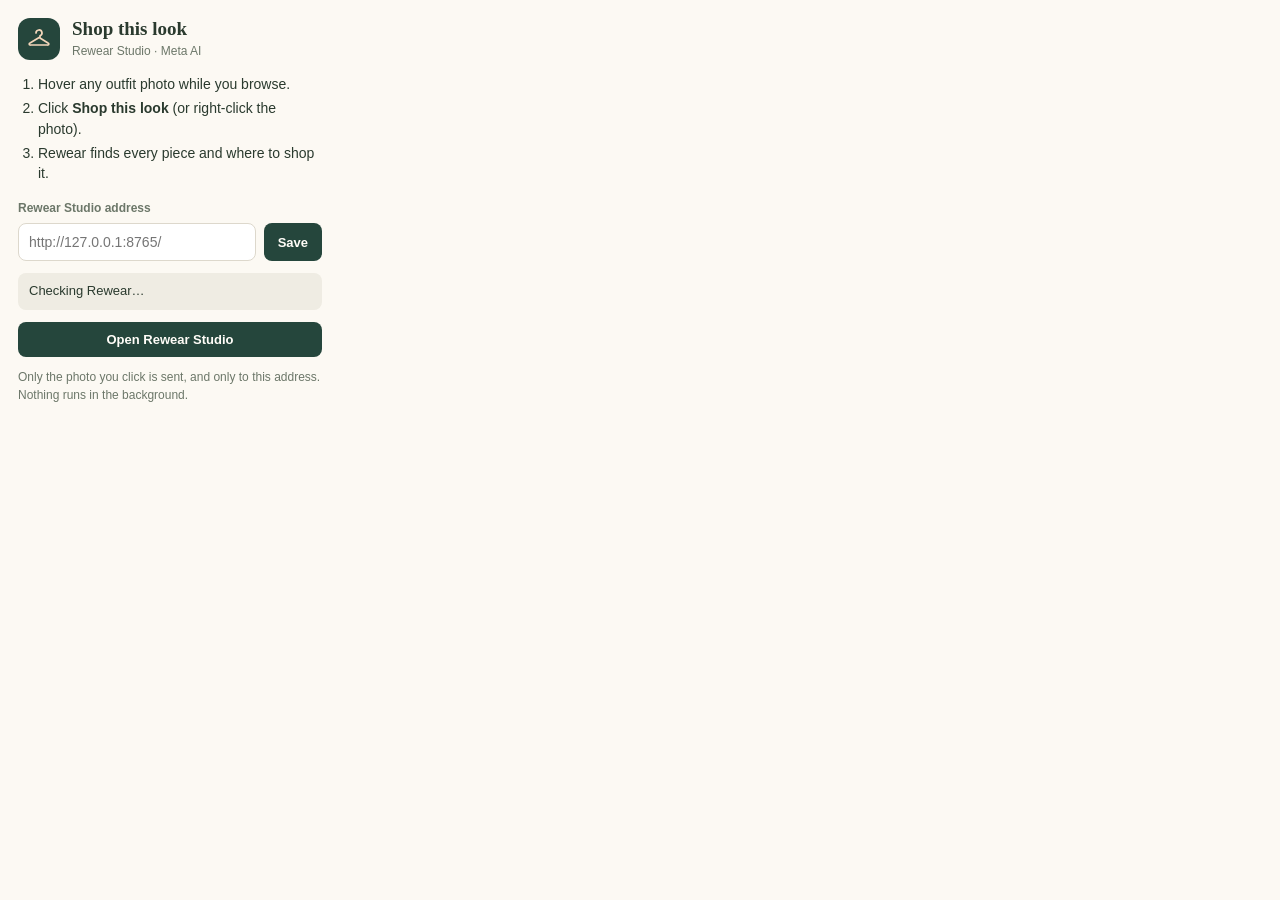
==== extension/popup.html @ c9df0038 "Rewear Studio: Meta Global AI Developer Hackathon 2026 submission Snap or import an outfit photo; Me" ====
<!doctype html>
<html lang="en">
<head>
  <meta charset="utf-8">
  <title>Rewear — Shop this look</title>
  <link rel="stylesheet" href="popup.css">
</head>
<body>
  <header>
    <span class="mark"><svg viewBox="0 0 24 24" aria-hidden="true"><path d="M9 6a3 3 0 1 1 4 2.8V11l8 5a1 1 0 0 1-.5 2H3.5a1 1 0 0 1-.5-2l10-6"/></svg></span>
    <div>
      <h1>Shop this look</h1>
      <p>Rewear Studio · Meta AI</p>
    </div>
  </header>
  <ol class="steps">
    <li>Hover any outfit photo while you browse.</li>
    <li>Click <strong>Shop this look</strong> (or right-click the photo).</li>
    <li>Rewear finds every piece and where to shop it.</li>
  </ol>
  <form id="settings">
    <label for="url">Rewear Studio address</label>
    <div class="row">
      <input id="url" type="url" required spellcheck="false" placeholder="http://127.0.0.1:8765/">
      <button type="submit">Save</button>
    </div>
  </form>
  <p class="status" id="status" role="status">Checking Rewear…</p>
  <button class="open" id="open" type="button">Open Rewear Studio</button>
  <p class="privacy">Only the photo you click is sent, and only to this address. Nothing runs in the background.</p>
  <script src="popup.js"></script>
</body>
</html>
---- extension/popup.css ----
:root {
  color-scheme: light;
  --forest: #25463c;
  --paper: #fcf9f3;
  --ink: #2a3a2e;
  --muted: #6c7769;
  --line: #ddd8cc;
  --gold: #c4956a;
}

* { box-sizing: border-box; }

body {
  width: 340px;
  margin: 0;
  padding: 18px;
  background: var(--paper);
  color: var(--ink);
  font: 14px/1.45 -apple-system, BlinkMacSystemFont, "Avenir Next", "Segoe UI", sans-serif;
}

header { display: flex; gap: 12px; align-items: center; margin-bottom: 14px; }
.mark { display: grid; place-items: center; width: 42px; height: 42px; border-radius: 12px; background: var(--forest); }
.mark svg { width: 24px; height: 24px; fill: none; stroke: #f3d6ba; stroke-width: 1.7; stroke-linecap: round; stroke-linejoin: round; }
h1 { margin: 0; font: 600 19px/1.2 "Iowan Old Style", Palatino, Georgia, serif; }
header p { margin: 2px 0 0; color: var(--muted); font-size: 12px; }

.steps { margin: 0 0 16px; padding-left: 20px; }
.steps li { margin-bottom: 4px; }

label { display: block; margin-bottom: 6px; font-weight: 600; font-size: 12px; color: var(--muted); }
.row { display: flex; gap: 8px; }
input {
  flex: 1;
  min-width: 0;
  padding: 8px 10px;
  border: 1px solid var(--line);
  border-radius: 8px;
  background: #fff;
  color: var(--ink);
  font: inherit;
}
input:focus { outline: 2px solid var(--gold); outline-offset: 1px; }

button {
  border: 0;
  border-radius: 8px;
  padding: 8px 14px;
  background: var(--forest);
  color: #fffdf8;
  font-family: inherit;
  font-size: 13px;
  font-weight: 600;
  line-height: 1;
  cursor: pointer;
}
button:hover { background: #1d3830; }

.status { margin: 12px 0; padding: 9px 11px; border-radius: 8px; background: #efece3; font-size: 13px; }
.status.ok { background: #e3eee6; color: #1f4d33; }
.status.error { background: #f6e3dc; color: #7c3420; }
.open { width: 100%; padding: 11px; }
.privacy { margin: 12px 0 0; color: var(--muted); font-size: 12px; }
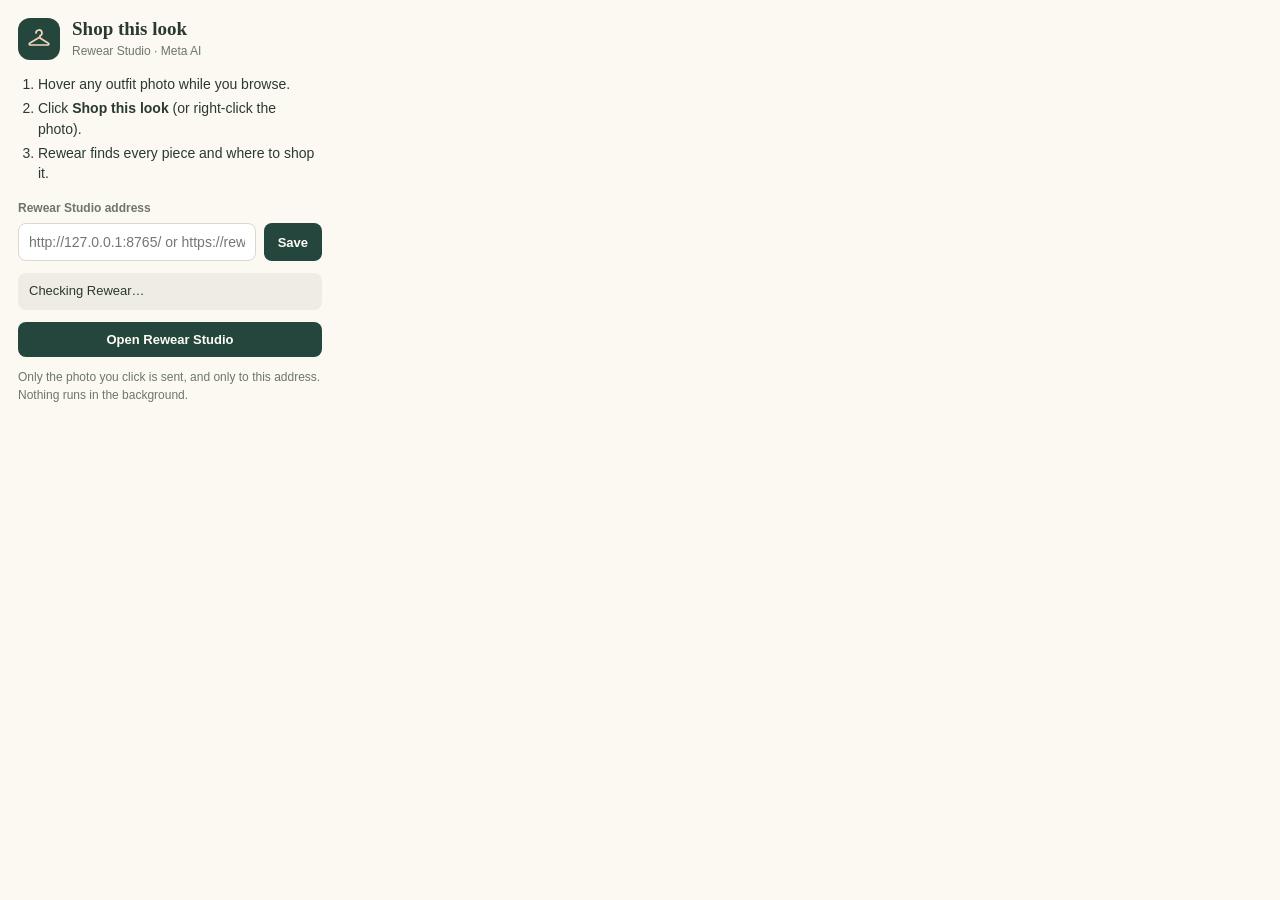
==== commit 0a52ab8f: "Bilingual README, extension works with the hosted judge site, safer login forms - README: full Engli" ====
--- a/extension/popup.html
+++ b/extension/popup.html
@@ -21,7 +21,7 @@
   <form id="settings">
     <label for="url">Rewear Studio address</label>
     <div class="row">
-      <input id="url" type="url" required spellcheck="false" placeholder="http://127.0.0.1:8765/">
+      <input id="url" type="url" required spellcheck="false" placeholder="http://127.0.0.1:8765/ or https://rewear.soraing.com/">
       <button type="submit">Save</button>
     </div>
   </form>
